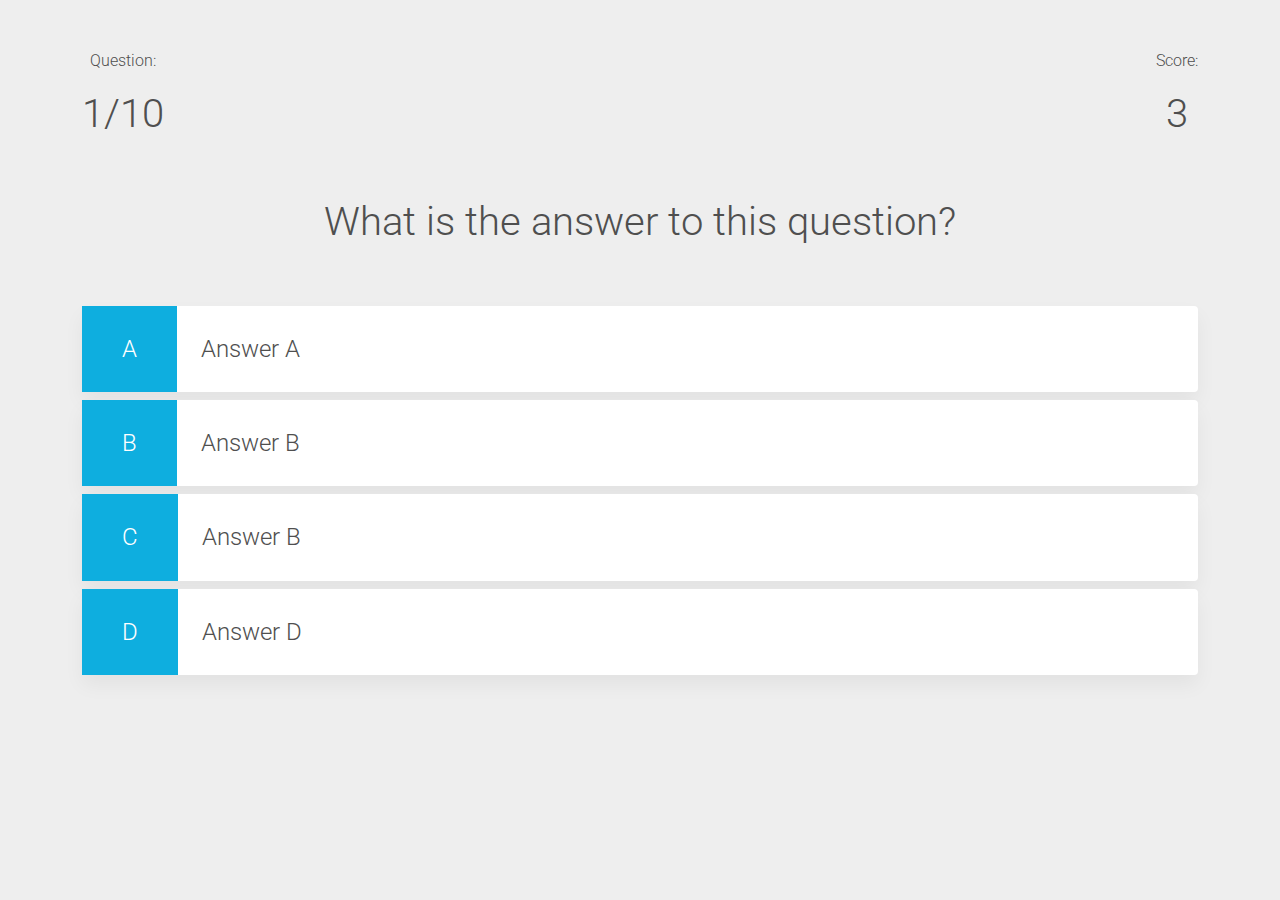
==== index.html @ 1f991e8c "Initial commit" ====
<!DOCTYPE html>
<html lang="en">
  <head>
    <meta charset="UTF-8" />
    <meta
      name="viewport"
      content="width=device-width, initial-scale=1, shrink-to-fit=no"
    />
    <meta http-equiv="x-ua-compatible" content="ie=edge" />
    <title>Material Design for Bootstrap</title>
    <!-- MDB icon -->
    <link rel="icon" href="img/mdb-favicon.ico" type="image/x-icon" />
    <!-- Font Awesome -->
    <link
      rel="stylesheet"
      href="https://use.fontawesome.com/releases/v5.15.2/css/all.css"
    />
    <!-- Google Fonts Roboto -->
    <link
      rel="stylesheet"
      href="https://fonts.googleapis.com/css2?family=Roboto:wght@300;400;500;700&display=swap"
    />
    <!-- MDB -->
    <link rel="stylesheet" href="css/mdb.min.css" />
    <link rel="stylesheet" href="css/styles.css" />
  </head>
  <body>
    <!-- Start your project here-->
    <div class="container my-5">
      <div id="intro">
        <div class="counter">
          <p class="prefix">Question:</p>
          <h1 id="counter">1/10</h1>
        </div>
        <div class="score">
          <p class="prefix">Score:</p>
          <h1 id="score">3</h1>
        </div>
      </div>
      <div class="question-holder row">
        <div class="col-12">
          <h1 id="question">What is the answer to this question?</h1>
        </div>
      </div>

      <div class="row">
        <div class="col-12">
          <div class="answer-container card">
            <p class="answer-prefix">A</p>
            <p class="answer-text" data-answer="a">Answer A</p>
          </div>
        </div>
      </div>
      <div class="row">
        <div class="col-12">
          <div class="answer-container card">
            <p class="answer-prefix">B</p>
            <p class="answer-text" data-answer="b">Answer B</p>
          </div>
        </div>
      </div>
      <div class="row">
        <div class="col-12">
          <div class="answer-container card">
            <p class="answer-prefix">C</p>
            <p class="answer-text" data-answer="c">Answer B</p>
          </div>
        </div>
      </div>
      <div class="row">
        <div class="col-12">
          <div class="answer-container card">
            <p class="answer-prefix">D</p>
            <p class="answer-text" data-answer="d">Answer D</p>
          </div>
        </div>
      </div>
    </div>

    <!-- Modal -->
    <div
      class="modal fade"
      id="endGameModal"
      tabindex="-1"
      aria-labelledby="exampleModalLabel"
      aria-hidden="true"
    >
      <div class="modal-dialog">
        <div class="modal-content">
          <div class="modal-header">
            <h5 class="modal-title" id="exampleModalLabel">Game ended</h5>
            <button
              type="button"
              class="btn-close"
              data-mdb-dismiss="modal"
              aria-label="Close"
            ></button>
          </div>
          <div class="modal-body" id="modal-body">...</div>
          <div class="modal-footer">
            <button
              type="button"
              class="btn btn-secondary"
              data-mdb-dismiss="modal"
            >
              Close
            </button>
            <button
              type="button"
              class="btn btn-primary"
              data-mdb-dismiss="modal"
              id="restart"
            >
              Restart
            </button>
          </div>
        </div>
      </div>
    </div>

    <!-- End your project here-->

    <!-- MDB -->
    <script type="text/javascript" src="js/mdb.min.js"></script>
    <!-- Custom scripts -->
    <script src="js/scripts.js"></script>
  </body>
</html>
---- css/styles.css ----
body,
h1 {
  font-weight: 300;
  background-color: #eee;
}

#intro {
  display: flex;
  justify-content: space-between;
}

.prefix {
  text-align: center;
  font-size: 1rem;
}

#counter,
#score {
  text-align: center;
}

.question-holder {
  height: 10rem;
  display: flex;
  text-align: center;
  align-items: center;
}

.answer-container {
  display: flex;
  flex-direction: initial;
  margin-bottom: 0.5rem;
  font-size: 1.5rem;
}

.answer-prefix {
  background-color: #0eaedf;
  color: white;
  padding: 1.5rem 2.5rem;
  margin: 0;
}

.answer-text {
  padding: 1.5rem;
  width: 100%;
  margin: 0;
}

.answer-container:hover {
  cursor: pointer;
  box-shadow: 0 0.4rem 1.4rem 0 rgba(86, 185, 235, 0.5);

  transform: translateY(-0.1rem);
  transition: transform 200ms;
}

.correct {
  background-color: lightgreen;
}

.incorrect {
  background-color: lightpink;
}
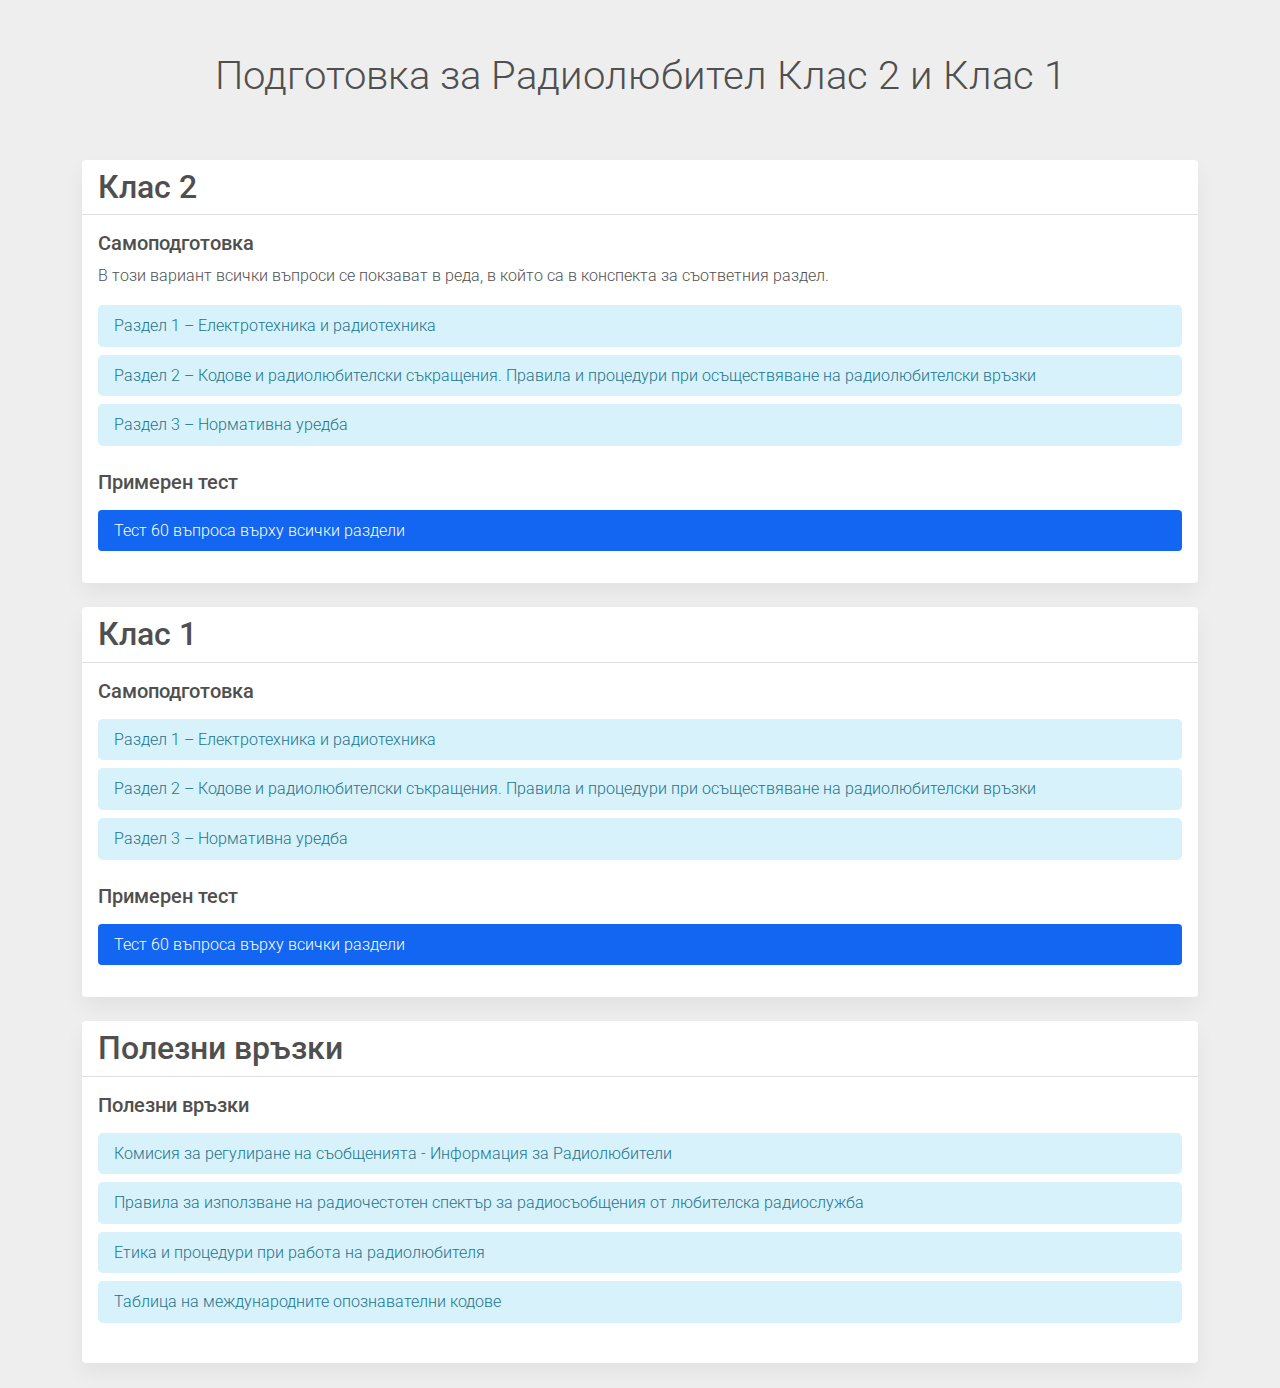
==== commit f5d528b6: "rework" ====
--- a/index.html
+++ b/index.html
@@ -7,7 +7,7 @@
       content="width=device-width, initial-scale=1, shrink-to-fit=no"
     />
     <meta http-equiv="x-ua-compatible" content="ie=edge" />
-    <title>Material Design for Bootstrap</title>
+    <title>Подготовка за Радиолюбител клас 2 и клас 1</title>
     <!-- MDB icon -->
     <link rel="icon" href="img/mdb-favicon.ico" type="image/x-icon" />
     <!-- Font Awesome -->
@@ -26,103 +26,102 @@
   </head>
   <body>
     <!-- Start your project here-->
-    <div class="container my-5">
-      <div id="intro">
-        <div class="counter">
-          <p class="prefix">Question:</p>
-          <h1 id="counter">1/10</h1>
-        </div>
-        <div class="score">
-          <p class="prefix">Score:</p>
-          <h1 id="score">3</h1>
-        </div>
-      </div>
+    <div class="container">
+
       <div class="question-holder row">
         <div class="col-12">
-          <h1 id="question">What is the answer to this question?</h1>
+          <h1 id="question">Подготовка за Радиолюбител Клас 2 и Клас 1</h1>
         </div>
       </div>
 
-      <div class="row">
-        <div class="col-12">
-          <div class="answer-container card">
-            <p class="answer-prefix">A</p>
-            <p class="answer-text" data-answer="a">Answer A</p>
+      <div class="row row-cols-1 row-cols-md-1 g-4">
+        <div class="col">
+          <div class="card h-100">
+            <h2 class="card-header">Клас 2</h2>
+            <div class="card-body">
+              <h5 class="card-title">Самоподготовка</h5>
+              <p class="card-text">
+                В този вариант всички въпроси се покзават в реда, в който са в конспекта за съответния раздел.
+                <div class="list-group list-group-light">
+                  <a href="lz-ham-study.html?mode=study&class=2&section=1" class="list-group-item px-3 border-0 rounded-3 list-group-item-info mb-2">Раздел 1 – Електротехника и радиотехника</a>
+                  <a href="lz-ham-study.html?mode=study&class=2&section=2" class="list-group-item px-3 border-0 rounded-3 list-group-item-info mb-2">Раздел 2 – Кодове и радиолюбителски съкращения. Правила и процедури при осъществяване на радиолюбителски връзки</a>
+                  <a href="lz-ham-study.html?mode=study&class=2&section=3" class="list-group-item px-3 border-0 rounded-3 list-group-item-info mb-2">Раздел 3 – Нормативна уредба</a>
+                </div>
+              </p>
+              <h5 class="card-title">Примерен тест</h5>
+              <p class="card-text">
+              <div class="list-group list-group-light">
+                <a href="lz-ham-study.html?mode=test&class=2"
+                  class="list-group-item list-group-item-action px-3 border-0 active">Тест 60 въпроса върху всички раздели</a>
+              </div>
+              </p>
+            </div>
+          </div>
+        </div>
+        <div class="col">
+          <div class="card h-100">
+            <h2 class="card-header">Клас 1</h2>
+            <div class="card-body">
+              <h5 class="card-title">Самоподготовка</h5>
+              <p class="card-text">
+                <div class="list-group list-group-light">
+                  <a href="lz-ham-study.html?mode=study&class=1&section=1"
+                    class="list-group-item px-3 border-0 rounded-3 list-group-item-info mb-2">Раздел 1 – Електротехника и радиотехника</a>
+                  <a href="lz-ham-study.html?mode=study&class=1&section=2"
+                    class="list-group-item px-3 border-0 rounded-3 list-group-item-info mb-2">Раздел 2 – Кодове и радиолюбителски съкращения. Правила
+                    и процедури при осъществяване на радиолюбителски връзки</a>
+                  <a href="lz-ham-study.html?mode=study&class=1&section=3"
+                    class="list-group-item px-3 border-0 rounded-3 list-group-item-info mb-2">Раздел 3 – Нормативна уредба</a>
+                </div>
+              </p>
+              <h5 class="card-title">Примерен тест</h5>
+              <p class="card-text">
+              <div class="list-group list-group-light">
+                <a href="lz-ham-study.html?mode=test&class=1" class="list-group-item list-group-item-action px-3 border-0 active">Тест
+                  60 въпроса върху всички раздели</a>
+              </div>
+              </p>
+            </div>
+          </div>
+        </div>
+        <div class="col">
+          <div class="card h-100">
+            <h2 class="card-header">Полезни връзки</h2>
+            <div class="card-body">
+              <h5 class="card-title">Полезни връзки</h5>
+              <p class="card-text">
+              <div class="list-group list-group-light">
+                <a href="https://crc.bg/bg/rubriki/142/informacija-za-radiolubiteli" target="_blank"
+                  class="list-group-item px-3 border-0 rounded-3 list-group-item-info mb-2">
+                  Комисия за регулиране на съобщенията - Информация за Радиолюбители
+                </a>
+                <a href="https://crc.bg/files/Pravna/20220510_Pravila_radiolubiteli.pdf" target="_blank"
+                  class="list-group-item px-3 border-0 rounded-3 list-group-item-info mb-2">
+                  Правила за използване на радиочестотен спектър за радиосъобщения от любителска радиослужба
+                </a>
+                <a href="https://www.iaru-r1.org/wp-content/uploads/2019/10/13-Ethics-operating-Bulgarian.pdf" target="_blank"
+                  class="list-group-item px-3 border-0 rounded-3 list-group-item-info mb-2">
+                  Етика и процедури при работа на радиолюбителя
+                </a>
+                <a href="https://www.itu.int/en/ITU-R/terrestrial/fmd/Pages/call_sign_series.aspx" target="_blank"
+                  class="list-group-item px-3 border-0 rounded-3 list-group-item-info mb-2">
+                  Таблица на международните опознавателни кодове
+                </a>
+              </div>
+              </p>
+            </div>
           </div>
         </div>
       </div>
-      <div class="row">
-        <div class="col-12">
-          <div class="answer-container card">
-            <p class="answer-prefix">B</p>
-            <p class="answer-text" data-answer="b">Answer B</p>
-          </div>
-        </div>
-      </div>
-      <div class="row">
-        <div class="col-12">
-          <div class="answer-container card">
-            <p class="answer-prefix">C</p>
-            <p class="answer-text" data-answer="c">Answer B</p>
-          </div>
-        </div>
-      </div>
-      <div class="row">
-        <div class="col-12">
-          <div class="answer-container card">
-            <p class="answer-prefix">D</p>
-            <p class="answer-text" data-answer="d">Answer D</p>
-          </div>
-        </div>
-      </div>
+
+      <br />
+
     </div>
-
-    <!-- Modal -->
-    <div
-      class="modal fade"
-      id="endGameModal"
-      tabindex="-1"
-      aria-labelledby="exampleModalLabel"
-      aria-hidden="true"
-    >
-      <div class="modal-dialog">
-        <div class="modal-content">
-          <div class="modal-header">
-            <h5 class="modal-title" id="exampleModalLabel">Game ended</h5>
-            <button
-              type="button"
-              class="btn-close"
-              data-mdb-dismiss="modal"
-              aria-label="Close"
-            ></button>
-          </div>
-          <div class="modal-body" id="modal-body">...</div>
-          <div class="modal-footer">
-            <button
-              type="button"
-              class="btn btn-secondary"
-              data-mdb-dismiss="modal"
-            >
-              Close
-            </button>
-            <button
-              type="button"
-              class="btn btn-primary"
-              data-mdb-dismiss="modal"
-              id="restart"
-            >
-              Restart
-            </button>
-          </div>
-        </div>
-      </div>
-    </div>
-
     <!-- End your project here-->
 
     <!-- MDB -->
     <script type="text/javascript" src="js/mdb.min.js"></script>
     <!-- Custom scripts -->
-    <script src="js/scripts.js"></script>
+    <!--<script src="js/scripts.js"></script>-->
   </body>
 </html>
--- a/css/styles.css
+++ b/css/styles.css
@@ -14,13 +14,13 @@
   font-size: 1rem;
 }
 
-#counter,
 #score {
   text-align: center;
 }
 
+.result-title,
 .question-holder {
-  height: 10rem;
+  min-height: 10rem;
   display: flex;
   text-align: center;
   align-items: center;
